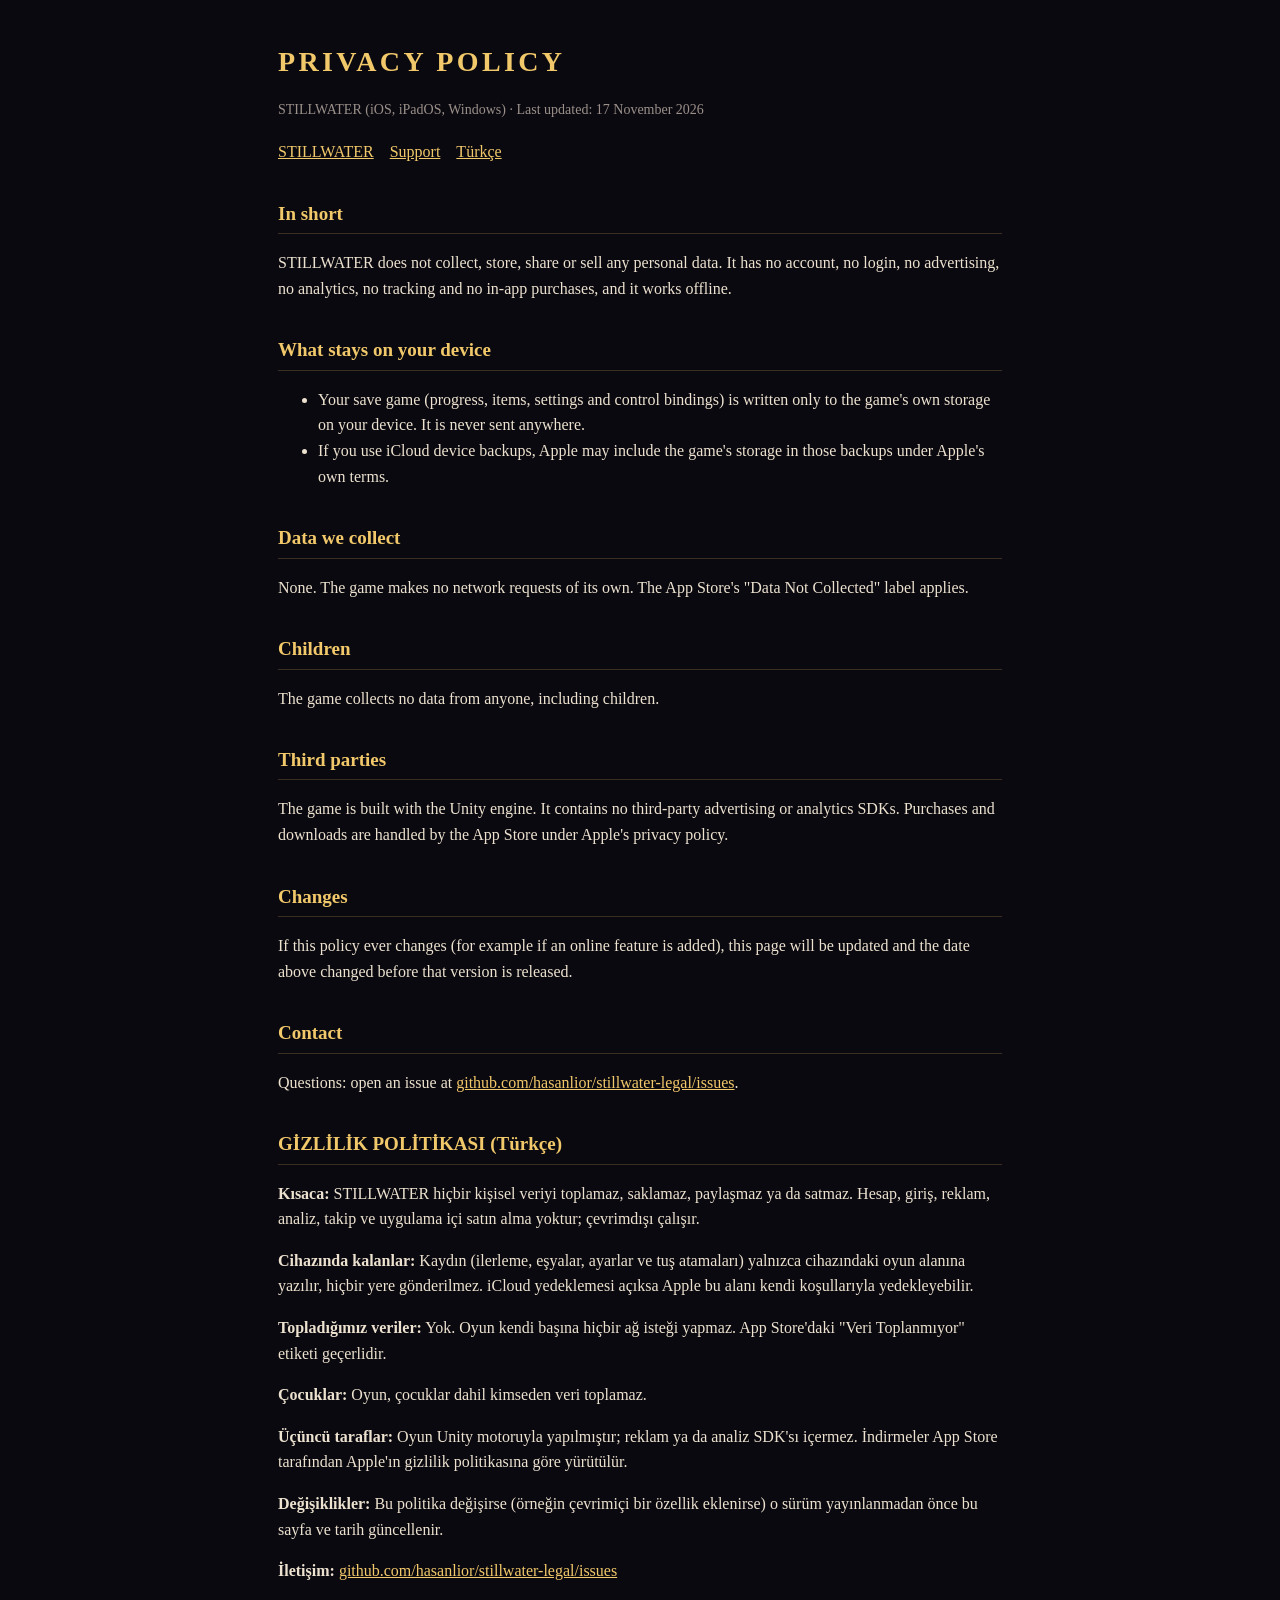
==== privacy.html @ 72b1c08e "STILLWATER privacy policy and support pages Co-Authored-By: Claude Opus 5.5 <noreply@anthropic.com>" ====
<!doctype html>
<html lang="en"><head><meta charset="utf-8"><meta name="viewport" content="width=device-width, initial-scale=1">
<title>STILLWATER Privacy Policy</title><link rel="stylesheet" href="style.css"></head>
<body><main>
<h1>PRIVACY POLICY</h1>
<p class="dim">STILLWATER (iOS, iPadOS, Windows) · Last updated: 17 November 2026</p>
<nav><a href="index.html">STILLWATER</a><a href="support.html">Support</a><a href="#tr">Türkçe</a></nav>

<h2>In short</h2>
<p>STILLWATER does not collect, store, share or sell any personal data. It has no account, no login, no advertising, no analytics, no tracking and no in-app purchases, and it works offline.</p>

<h2>What stays on your device</h2>
<ul>
<li>Your save game (progress, items, settings and control bindings) is written only to the game's own storage on your device. It is never sent anywhere.</li>
<li>If you use iCloud device backups, Apple may include the game's storage in those backups under Apple's own terms.</li>
</ul>

<h2>Data we collect</h2>
<p>None. The game makes no network requests of its own. The App Store's "Data Not Collected" label applies.</p>

<h2>Children</h2>
<p>The game collects no data from anyone, including children.</p>

<h2>Third parties</h2>
<p>The game is built with the Unity engine. It contains no third-party advertising or analytics SDKs. Purchases and downloads are handled by the App Store under Apple's privacy policy.</p>

<h2>Changes</h2>
<p>If this policy ever changes (for example if an online feature is added), this page will be updated and the date above changed before that version is released.</p>

<h2>Contact</h2>
<p>Questions: open an issue at <a href="https://github.com/hasanlior/stillwater-legal/issues">github.com/hasanlior/stillwater-legal/issues</a>.</p>

<h2 id="tr">GİZLİLİK POLİTİKASI (Türkçe)</h2>
<p><b>Kısaca:</b> STILLWATER hiçbir kişisel veriyi toplamaz, saklamaz, paylaşmaz ya da satmaz. Hesap, giriş, reklam, analiz, takip ve uygulama içi satın alma yoktur; çevrimdışı çalışır.</p>
<p><b>Cihazında kalanlar:</b> Kaydın (ilerleme, eşyalar, ayarlar ve tuş atamaları) yalnızca cihazındaki oyun alanına yazılır, hiçbir yere gönderilmez. iCloud yedeklemesi açıksa Apple bu alanı kendi koşullarıyla yedekleyebilir.</p>
<p><b>Topladığımız veriler:</b> Yok. Oyun kendi başına hiçbir ağ isteği yapmaz. App Store'daki "Veri Toplanmıyor" etiketi geçerlidir.</p>
<p><b>Çocuklar:</b> Oyun, çocuklar dahil kimseden veri toplamaz.</p>
<p><b>Üçüncü taraflar:</b> Oyun Unity motoruyla yapılmıştır; reklam ya da analiz SDK'sı içermez. İndirmeler App Store tarafından Apple'ın gizlilik politikasına göre yürütülür.</p>
<p><b>Değişiklikler:</b> Bu politika değişirse (örneğin çevrimiçi bir özellik eklenirse) o sürüm yayınlanmadan önce bu sayfa ve tarih güncellenir.</p>
<p><b>İletişim:</b> <a href="https://github.com/hasanlior/stillwater-legal/issues">github.com/hasanlior/stillwater-legal/issues</a></p>
</main></body></html>
---- style.css ----
:root { --bg: #0b0910; --fg: #ece2cf; --dim: #9a9089; --gold: #f2c96a; --line: #3a2f22; }
* { box-sizing: border-box; }
body { margin: 0; background: var(--bg); color: var(--fg); font: 16px/1.6 Georgia, "Times New Roman", serif; }
main { max-width: 760px; margin: 0 auto; padding: 40px 18px 80px; }
h1 { color: var(--gold); letter-spacing: .12em; font-size: 28px; margin: 0 0 4px; }
h2 { color: var(--gold); font-size: 19px; margin: 34px 0 8px; border-bottom: 1px solid var(--line); padding-bottom: 4px; }
p, li { color: var(--fg); } .dim { color: var(--dim); font-size: 14px; }
a { color: var(--gold); }
nav { margin: 18px 0 30px; } nav a { margin-right: 16px; }
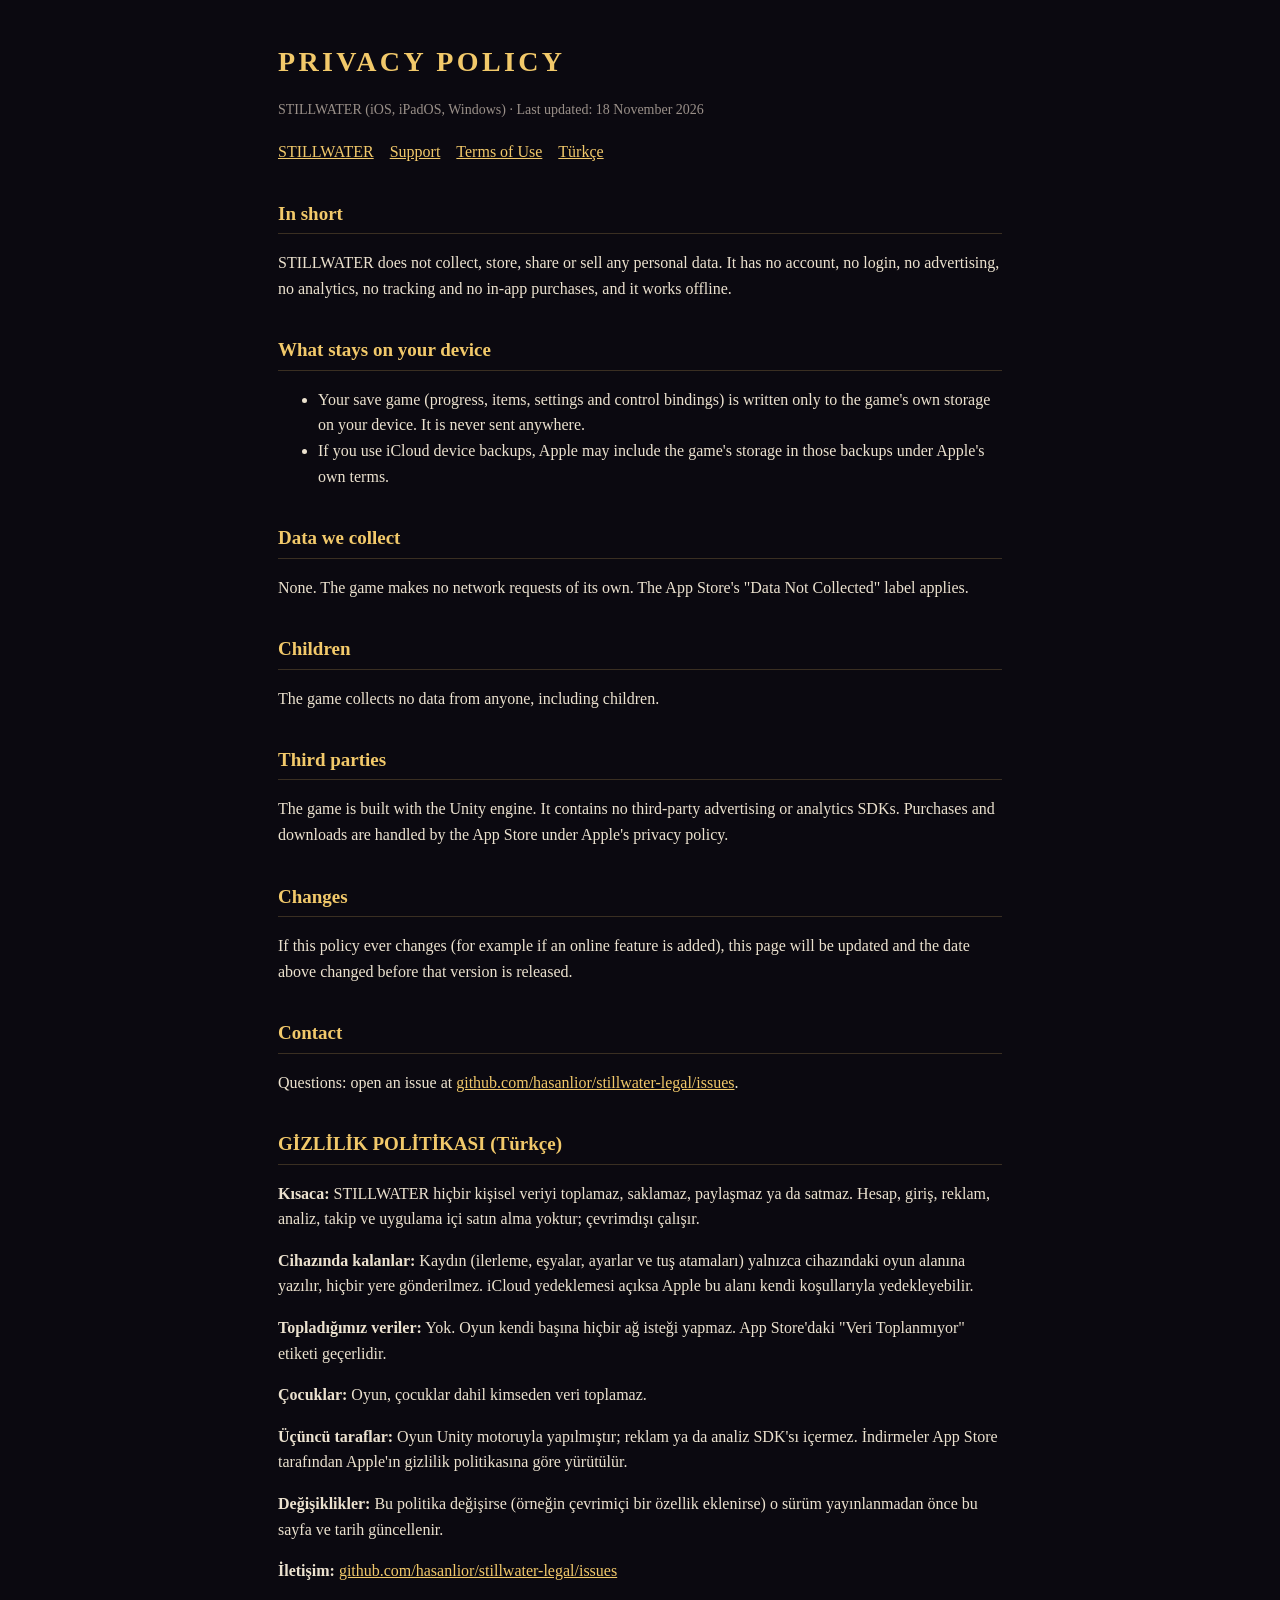
==== commit 2040f82a: "Terms of use; Chapter I wording on the support and home pages; privacy date Co-Authored-By: Claude O" ====
--- a/privacy.html
+++ b/privacy.html
@@ -3,8 +3,8 @@
 <title>STILLWATER Privacy Policy</title><link rel="stylesheet" href="style.css"></head>
 <body><main>
 <h1>PRIVACY POLICY</h1>
-<p class="dim">STILLWATER (iOS, iPadOS, Windows) · Last updated: 17 November 2026</p>
-<nav><a href="index.html">STILLWATER</a><a href="support.html">Support</a><a href="#tr">Türkçe</a></nav>
+<p class="dim">STILLWATER (iOS, iPadOS, Windows) · Last updated: 18 November 2026</p>
+<nav><a href="index.html">STILLWATER</a><a href="support.html">Support</a><a href="terms.html">Terms of Use</a><a href="#tr">Türkçe</a></nav>
 
 <h2>In short</h2>
 <p>STILLWATER does not collect, store, share or sell any personal data. It has no account, no login, no advertising, no analytics, no tracking and no in-app purchases, and it works offline.</p>
